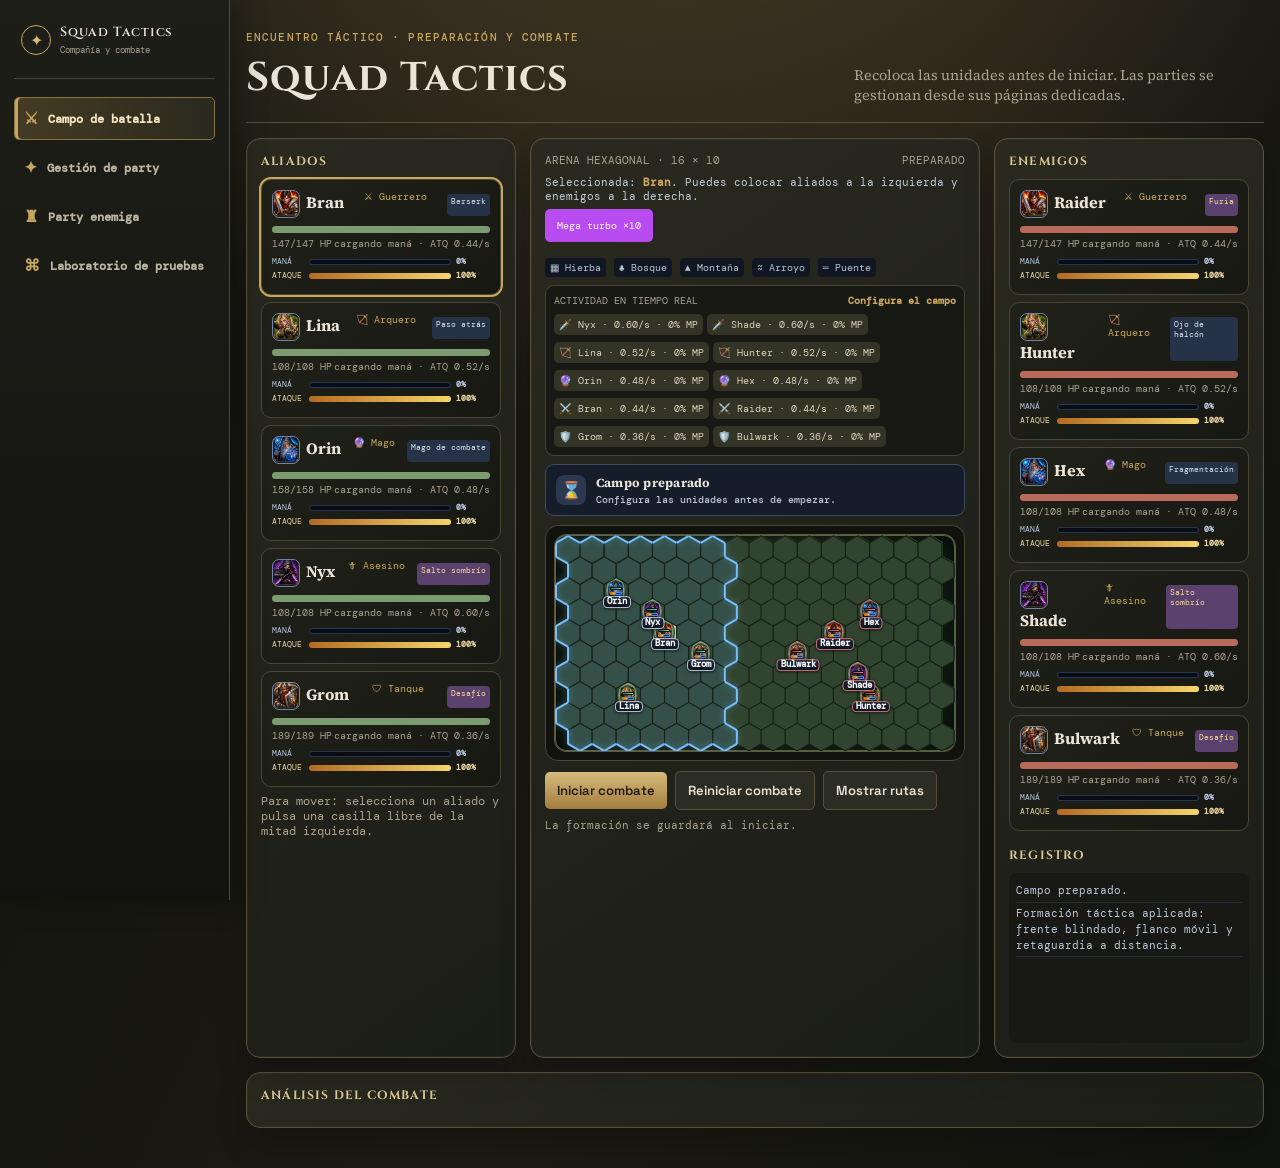
==== battle.html @ aa0a783c "Reorganiza módulos y añade gestión de batallas y parties" ====
<!doctype html>
<html lang="es">
<head>
  <meta charset="utf-8"><meta name="viewport" content="width=device-width,initial-scale=1">
  <title></title>
  <link rel="stylesheet" href="assets/css/styles.css"><link rel="stylesheet" href="assets/css/navigation.css">
</head>
<body>
  <main></main>
  <script>window.BATTLE_MODE='production'</script>
  <script src="assets/js/content/navigation-text.es.js"></script><script src="assets/js/navigation/sidebar.js"></script>
  <script src="assets/js/content/ui-text.js"></script><script src="assets/js/content/game-content.es.js"></script>
  <script src="assets/js/core/data-and-state.js"></script><script src="assets/js/core/rules-and-grid.js"></script>
  <script src="assets/js/ui/base-interface.js"></script><script src="assets/js/combat/turn-engine.js"></script>
  <script src="assets/js/units/loadout-editor.js"></script><script src="assets/js/units/roster-management.js"></script>
  <script src="assets/js/combat/abilities-and-effects.js"></script><script src="assets/js/analytics/battle-statistics.js"></script>
  <script src="assets/js/map/hex-grid-and-placement.js"></script><script src="assets/js/combat/realtime-engine.js"></script>
  <script src="assets/js/battle/production-presentation.js"></script>
</body>
</html>
---- assets/css/styles.css ----
@import url('https://fonts.googleapis.com/css2?family=DM+Mono:wght@400;500&family=Space+Grotesk:wght@500;600;700&display=swap');
@import url('https://fonts.googleapis.com/css2?family=Cinzel:wght@500;600;700&family=Source+Serif+4:opsz,wght@8..60,500;8..60,600&display=swap');
:root{color-scheme:dark;--ink:#eef1f6;--muted:#9da7b9;--line:#303a4d;--panel:#191f2c;--gold:#f3c969;--ally:#6fb6ff;--enemy:#ef6b73}*{box-sizing:border-box}body{margin:0;min-height:100vh;background:radial-gradient(circle at 50% -20%,#30436a,transparent 45%),#10131b;color:var(--ink);font-family:'Space Grotesk',system-ui}main{width:min(1240px,100%);margin:auto;padding:24px 16px 40px}header{display:flex;justify-content:space-between;align-items:end;gap:18px;border-bottom:1px solid var(--line);padding-bottom:17px;margin-bottom:15px}h1{margin:0;font-size:clamp(1.7rem,4vw,2.5rem);letter-spacing:-.06em}.eyebrow,.label{font:500 .7rem 'DM Mono',monospace;letter-spacing:.1em;text-transform:uppercase;color:var(--muted)}.eyebrow{color:var(--gold);margin:0 0 7px}.rule{margin:0;max-width:410px;color:var(--muted);font-size:.9rem}.panel{background:linear-gradient(145deg,#1e2533,#151a24);border:1px solid var(--line);border-radius:14px;padding:14px}.panel h2{font-size:.75rem;letter-spacing:.1em;text-transform:uppercase;color:var(--muted);margin:0 0 10px}.layout{display:grid;grid-template-columns:270px minmax(0,1fr) 270px;gap:14px}.editor{display:grid;grid-template-columns:1.15fr 1fr 1.1fr auto;gap:12px;align-items:end;margin-bottom:14px}.editor h2,.editor-note{grid-column:1/-1;margin:0}.editor-note{font:.72rem 'DM Mono',monospace;color:var(--muted)}input.name{width:100%;border:1px solid var(--line);border-radius:8px;background:#10141d;color:var(--ink);padding:9px;font:600 .88rem 'Space Grotesk',sans-serif;outline:none}.class-picker{display:grid;grid-template-columns:repeat(5,1fr);gap:5px;margin-top:7px}.class-button{padding:7px 3px;font-size:.68rem;background:#111722;color:var(--muted);border:1px solid var(--line);border-radius:7px}.class-button.selected{color:#17191f;background:var(--gold);border-color:var(--gold)}button{font:600 .82rem 'Space Grotesk',sans-serif;border:0;border-radius:8px;padding:10px 12px;cursor:pointer;background:var(--gold);color:#15171d}button:disabled{opacity:.5;cursor:not-allowed}.stat-grid{display:grid;grid-template-columns:repeat(3,1fr);gap:5px}.stat{background:#111722;border:1px solid var(--line);border-radius:7px;padding:5px;text-align:center}.stat label{display:block;font:.56rem 'DM Mono',monospace;color:var(--muted);margin-bottom:3px}.step{display:flex;align-items:center;justify-content:space-between}.step button{width:24px;height:24px;padding:0;background:#2a354a;color:var(--ink);font-size:1.05rem}.step b{font:.9rem 'DM Mono',monospace;color:var(--gold)}.derived{font:.7rem/1.6 'DM Mono',monospace;color:#bec8d9;min-height:43px}.unit{border:1px solid var(--line);border-radius:10px;padding:10px;margin:7px 0;background:#111722;cursor:pointer}.unit.selected{outline:2px solid var(--gold)}.unit.dead{opacity:.45}.unit-head{display:flex;justify-content:space-between;gap:5px}.role{font:.62rem 'DM Mono',monospace;color:var(--gold)}.bar{height:7px;border-radius:8px;background:#090c12;overflow:hidden;margin:8px 0 4px}.bar i{display:block;height:100%;background:var(--ally);transition:width .65s}.unit.enemy .bar i{background:var(--enemy)}.numbers{display:flex;justify-content:space-between;font:.62rem 'DM Mono',monospace;color:var(--muted)}.battle{min-width:0}.battle-head{display:flex;justify-content:space-between;font:.7rem 'DM Mono',monospace;color:var(--muted);margin-bottom:8px}.placement{font:.7rem 'DM Mono',monospace;margin:0 0 8px;color:#c3ccdc}.placement b{color:var(--gold)}.speed{display:flex;align-items:center;gap:8px;font:.68rem 'DM Mono',monospace;color:var(--muted);margin-bottom:8px}.speed input{accent-color:var(--gold);flex:1}.speed b{color:var(--gold);min-width:26px}.turns{border:1px solid var(--line);border-radius:9px;background:#101520;padding:8px;margin-bottom:8px;font:.64rem 'DM Mono',monospace;color:var(--muted)}.turns-top{display:flex;justify-content:space-between;gap:8px}.turns-top b{color:var(--gold);overflow:hidden;text-overflow:ellipsis;white-space:nowrap}.pill{display:inline-flex;gap:3px;padding:4px 5px;border-radius:5px;background:#242d3c;margin:7px 4px 0 0;color:#dbe4f0}.pill.next{background:var(--gold);color:#181a20}.pill.dead{opacity:.3;text-decoration:line-through}#arena{display:grid;grid-template-columns:repeat(10,1fr);grid-template-rows:repeat(6,1fr);gap:3px;aspect-ratio:10/6;padding:4px;border-radius:12px;border:1px solid #3a465e;background:#0c1018;position:relative}.cell{position:relative;background:#171e2b;border:1px solid #273349;border-radius:4px}.cell:nth-child(10n+5),.cell:nth-child(10n+6){background:#202837}.cell.placeable{box-shadow:inset 0 0 0 2px var(--gold);cursor:pointer}.token{position:absolute;inset:7%;border-radius:13px;display:grid;place-items:center;background:#263d5f;border:1px solid #5d86b8;font-size:clamp(1rem,3vw,1.7rem);transition:transform .28s,opacity .2s;z-index:2;cursor:pointer}.token.enemy{background:#512d3a;border-color:#a55b6c}.token.selected{outline:2px solid var(--gold);outline-offset:2px}.token.dead{opacity:.3;filter:grayscale(1);cursor:default}.token.attacking{transform:scale(1.14);box-shadow:0 0 0 3px var(--gold)}.token.hit{animation:hit .65s}.token small{position:absolute;bottom:2px;width:100%;text-align:center;font:500 clamp(.42rem,1.1vw,.59rem) 'DM Mono',monospace;text-shadow:0 1px 2px #000}.damage{position:absolute;top:-22px;color:#fff0a3;font:700 1rem 'DM Mono',monospace;text-shadow:0 2px 2px #000;animation:damage .8s forwards}.beam{position:absolute;height:3px;transform-origin:0 50%;background:linear-gradient(90deg,var(--gold),#fff2b1,var(--enemy));box-shadow:0 0 8px var(--gold);z-index:6;pointer-events:none;animation:beam .55s forwards}.footer{display:flex;gap:8px;align-items:center;flex-wrap:wrap;margin-top:10px}.footer button.secondary{background:#2a354a;color:#e3eaf5}.status{font:.68rem 'DM Mono',monospace;color:var(--muted)}.log{height:170px;overflow:auto;background:#10141d;border-radius:8px;padding:7px;font:.66rem/1.5 'DM Mono',monospace;color:#bdc8d8}.log div{padding:3px 0;border-bottom:1px solid #252d3a}@keyframes hit{25%,65%{filter:brightness(2)}}@keyframes damage{0%{opacity:0;transform:translateY(8px)}20%{opacity:1}100%{opacity:0;transform:translateY(-25px)}}@keyframes beam{0%{opacity:0;transform:rotate(var(--a)) scaleX(.1)}20%{opacity:1}100%{opacity:0;transform:rotate(var(--a)) scaleX(1)}}@media(max-width:900px){header{align-items:start;flex-direction:column}.editor{grid-template-columns:1fr}.editor>*{grid-column:1/-1}.layout{grid-template-columns:1fr}.battle{grid-row:1}.unit-list{display:grid;grid-template-columns:repeat(2,1fr);gap:6px}.unit{margin:0}}
.level-edit{margin-top:9px;display:flex;align-items:center;justify-content:space-between}.level-edit .step{width:94px}.level-edit button{width:25px;height:25px;padding:0;background:#2a354a;color:var(--ink)}.level-edit b{font:.9rem 'DM Mono',monospace;color:var(--gold)}#arena-wrap{max-width:100%;max-height:70vh;overflow:auto;padding:3px}#arena{--board-scale:1.15;display:grid;width:calc(100% * var(--board-scale));background:#182218}.cell{background:#31442f;border-color:#405a3d}.cell.terrain-forest{background:repeating-linear-gradient(45deg,#244428 0 4px,#315b32 4px 8px)}.cell.terrain-mountain{background:linear-gradient(135deg,#707681 0 45%,#515866 46% 100%);border-color:#8d96a7}.cell.terrain-water{background:repeating-linear-gradient(0deg,#195d83 0 3px,#2588ae 3px 6px);border-color:#3bb3d4}.cell.terrain-bridge{background:repeating-linear-gradient(90deg,#7a4e2b 0 4px,#c39154 4px 8px);border-color:#e2bd76}.token{inset:2px;width:auto;height:auto;border-radius:8px}.token small{font:600 clamp(.56rem,1.25vw,.76rem) 'DM Mono',monospace;line-height:1.05;white-space:nowrap;overflow:visible;left:50%;width:max-content;transform:translateX(-50%);bottom:1px}.terrain-legend{display:flex;gap:8px;flex-wrap:wrap;margin:0 0 8px;font:.61rem 'DM Mono',monospace;color:#b9c5d5}.terrain-legend span{padding:3px 5px;border-radius:4px;background:#111722}
:root{--portraits:url('/public/class-portraits.png')}.unit{background:linear-gradient(120deg,#151d2b,#10141d)}.card-portrait{width:28px;height:28px;display:inline-block;border-radius:7px;border:1px solid #7183a6;background-image:var(--portraits);background-size:500% auto;background-position:var(--pos) 50%;margin-right:6px;vertical-align:middle}.token{overflow:visible}.portrait{position:absolute;inset:0;border-radius:7px;background-image:var(--portraits);background-size:500% auto;background-position:var(--pos) 50%;filter:saturate(1.05) contrast(1.05)}.token.enemy .portrait{filter:saturate(.75) contrast(1.05) hue-rotate(318deg)}.p-warrior{--pos:0%}.p-archer{--pos:25%}.p-mage{--pos:50%}.p-assassin{--pos:75%}.p-tank{--pos:100%}.token small{background:#080b10d9;padding:2px 3px;border-radius:3px;text-shadow:0 1px 2px #000}
.special-pop{position:absolute;left:50%;top:-20px;transform:translateX(-50%);z-index:10;white-space:nowrap;padding:4px 6px;border-radius:5px;background:#f3c969;color:#15171d;font:700 .62rem 'DM Mono',monospace;box-shadow:0 0 14px #f3c969;animation:special .95s forwards}.token.special{animation:specialGlow .9s}@keyframes special{0%{opacity:0;transform:translate(-50%,8px) scale(.8)}25%{opacity:1}100%{opacity:0;transform:translate(-50%,-24px) scale(1.05)}}@keyframes specialGlow{35%{box-shadow:0 0 0 4px #f3c969,0 0 22px #f3c969}}
.fireball{position:absolute;width:15px;height:15px;border-radius:50%;background:radial-gradient(circle,#fff6a7 0 22%,#ffb02e 28%,#e44122 65%,#71150d 100%);box-shadow:0 0 12px 5px #ff6b2d;z-index:12;pointer-events:none}.explosion{position:absolute;width:18px;height:18px;border-radius:50%;border:3px solid #ffb12e;box-shadow:0 0 25px 10px #f04b23;z-index:11;pointer-events:none;animation:explode .65s forwards}@keyframes explode{0%{opacity:1;transform:scale(.3)}100%{opacity:0;transform:scale(4)}}
.visual-state{grid-column:1/-1;border:1px solid var(--line);border-radius:10px;background:#101520;padding:10px}.visual-state h3{font:.66rem 'DM Mono',monospace;letter-spacing:.08em;text-transform:uppercase;color:var(--gold);margin:0 0 7px}.loadout{display:grid;grid-template-columns:repeat(3,1fr);gap:6px}.slot{padding:6px;border-radius:6px;background:#1d2635;font:.63rem/1.35 'DM Mono',monospace;color:#dbe4f0}.slot b{display:block;color:var(--muted);font-size:.55rem;text-transform:uppercase}.passive-list{display:flex;flex-wrap:wrap;gap:5px;margin-top:8px}.passive-tag{padding:4px 6px;border-radius:5px;background:#2a354a;color:#e3eaf5;font:.61rem 'DM Mono',monospace}.passive-choice{border:1px solid #3a465e;background:#1b2637;color:#dce7f6;padding:5px 7px;border-radius:5px;font:.61rem 'DM Mono',monospace;cursor:pointer}.passive-choice.active{background:#f3c969;color:#17191f;border-color:#f3c969}.passive-caption{margin-top:8px;color:var(--muted);font:.61rem 'DM Mono',monospace}.equipment-catalog{margin-top:10px;border-top:1px solid var(--line);padding-top:8px}.equipment-group{margin:7px 0}.equipment-group b{font:.57rem 'DM Mono',monospace;text-transform:uppercase;color:var(--muted)}.equipment-choice[disabled]{opacity:.32;cursor:not-allowed}
.slot select{width:100%;margin-top:4px;background:#101520;color:#eef1f6;border:1px solid #4a5b75;border-radius:4px;padding:4px;font:.63rem 'DM Mono',monospace}.equipment-catalog details{margin-top:7px;border:1px solid #303f57;border-radius:7px;background:#151d2a}.equipment-catalog summary{padding:7px 9px;cursor:pointer;list-style:none;font:.62rem 'DM Mono',monospace;color:#dce7f6}.equipment-catalog summary::-webkit-details-marker{display:none}.equipment-catalog summary::before{content:'▸';display:inline-block;margin-right:6px;color:var(--gold);transition:transform .15s}.equipment-catalog details[open] summary::before{transform:rotate(90deg)}.equipment-catalog details>div{padding:0 9px 8px}.equipment-catalog .equipment-group:first-child{margin-top:0}

.passive-choice{display:flex;flex-direction:column;align-items:flex-start;gap:2px;text-align:left}.passive-choice small{display:block;font:11px/1.25 system-ui,sans-serif;color:#aab7ca;max-width:260px}.passive-choice.unavailable small,.passive-choice:disabled small{color:#8290a4}.special-description{margin:8px 0;padding:7px 9px;border:1px solid #394861;border-radius:7px;background:#182334;display:flex;flex-direction:column;gap:3px;font:12px/1.3 system-ui,sans-serif;color:#dce6f5}.special-description b{font-size:11px;text-transform:uppercase;color:#f3c969}.special-description span{color:#bac7d8}

/* Componentes que antes se inyectaban desde JavaScript. */
.combat-stats-table th{width:auto!important}
.production-hidden{display:none!important}

/* Tema compartido con la gestión de party: fantasía medieval sobria. */
:root{--ink:#e9e4d7;--muted:#aaa391;--line:#56503b;--panel:#25251d;--gold:#caa75f;--ally:#7d9b70;--enemy:#b86b5a;color-scheme:dark}body{background:radial-gradient(circle at 50% -30%,#53472d,transparent 48%),linear-gradient(115deg,#11130f,#1c1a13 55%,#11130f);font-family:'Source Serif 4',Georgia,serif}main{padding-top:30px}header{border-color:var(--line)}h1,.panel h2{font-family:Cinzel,'Space Grotesk',serif}h1{letter-spacing:.03em}.eyebrow,.label,.editor-note,.battle-head,.speed,.turns,.terrain-legend,.status,.log,.role,.numbers,.derived,.placement{font-family:'DM Mono',monospace}.eyebrow{color:var(--gold)}.panel{background:linear-gradient(145deg,#29291f,#1b1d17);border-color:var(--line);box-shadow:inset 0 0 0 1px #ffffff08,0 15px 32px #0003}.panel h2{color:#d8c693}.editor{border-top:2px solid #8f7843}.unit{background:linear-gradient(135deg,#202118,#171813);border-color:#494634}.unit.selected{outline-color:var(--gold)}.class-button{background:#1a1b16;border-color:#494634;color:#bab4a2}.class-button.selected{background:linear-gradient(#d6bb7a,#a47d3f);color:#201a0e;border-color:#d7bb78}button{background:linear-gradient(#d6bb7a,#a47d3f);color:#201a0e;border-color:#c4a35e;border-radius:5px}.footer button.secondary,.editor button.secondary{background:#2b2c23;color:var(--ink);border:1px solid var(--line)}input.name,.slot select{background:#151611;border-color:#5b573f;color:var(--ink)}.stat,.turns,.log{background:#181914;border-color:#454432}.step button{background:#323226;color:#d9c486;border:1px solid #5b573f}.step button:hover{background:#5a5133;color:#fff0bf}.step b{color:#e8d39c}.bar{background:#0c0d0a}.unit.enemy .bar i{background:var(--enemy)}.bar i{background:var(--ally)}#arena-wrap{padding:8px;background:#11120d;border:1px solid #4a4735;border-radius:13px}#arena{background:#171911;border-color:#62583b}.cell{border-color:#3e4938;background:#293a28}.cell.terrain-forest{background:repeating-linear-gradient(45deg,#1e3922 0 4px,#305336 4px 8px)}.cell.terrain-mountain{background:linear-gradient(135deg,#6f6a60 0 45%,#4e5048 46% 100%);border-color:#908879}.cell.terrain-water{background:repeating-linear-gradient(0deg,#24516b 0 3px,#367c94 3px 6px);border-color:#5aa0b2}.cell.terrain-bridge{background:repeating-linear-gradient(90deg,#624224 0 4px,#a77a44 4px 8px);border-color:#d1ae6b}.token{background:#354a37;border-color:#87a57b}.token.enemy{background:#582e2a;border-color:#bd7765}.token.selected{outline-color:#e7cc86}.pill{background:#333326;color:#ddd4bd}.pill.next{background:#caa75f;color:#201a0e}.visual-state{background:#191a14;border-color:#514b37}.slot{background:#222319}.passive-choice{background:#202118;border-color:#544f3b;color:#ded5bd}.passive-choice.active{background:#caa75f;color:#201a0e;border-color:#d5b96f}.equipment-catalog{border-color:#504b38}.combat-action{background:#1b1c16;border-color:#504a37}.combat-action-icon{background:#343326}.combat-stats-table{background:#191a14}.combat-stats-table th{background:#302d20;color:#e4d199}.combat-stats-table td{border-color:#413e30}.team-controls button{border-color:#6b6144}
.card-portrait.p-dummy,.portrait.p-dummy{background-image:none!important;background:radial-gradient(circle at 35% 30%,#efffff 0 8%,#35c4c9 9% 24%,#11666f 25% 56%,#092b35 57% 100%)!important;border-color:#6ce5e5;position:relative;overflow:hidden}.card-portrait.p-dummy:after,.portrait.p-dummy:after{content:"◆";position:absolute;inset:0;display:grid;place-items:center;color:#dfffff;text-shadow:0 1px 3px #001b22;font-size:65%;font-style:normal}.portrait.p-dummy:after{font-size:45%}#dummy-panel{border-top:1px solid var(--line);margin-top:14px;padding-top:2px}#add-dummy{width:100%;margin-bottom:7px;background:#17616a;color:#eaffff}.unit.team-dummy{border-color:#2d8992}.token.team-dummy{background:#123f48;border-color:#6ce5e5}
.team-controls{display:flex;gap:6px;margin:0 0 8px}.team-controls button{flex:1;padding:7px 6px;font-size:.7rem}
.combat-action{display:flex;align-items:center;gap:10px;margin:0 0 9px;padding:9px 10px;border:1px solid #3b4b64;border-radius:9px;background:#151d2b;transition:background .2s,border-color .2s,transform .2s}.combat-action-icon{display:grid;place-items:center;width:30px;height:30px;border-radius:8px;background:#2b3850;font-size:1.05rem}.combat-action b{display:block;font-size:.77rem;letter-spacing:.02em}.combat-action small{display:block;margin-top:2px;font:500 .61rem "DM Mono",monospace;color:#b9c5d5}.combat-action.move{border-color:#5d86b8;background:#172337}.combat-action.attack{border-color:#ad7c45;background:#2b2117}.combat-action.critical{border-color:#f3c969;background:#352d17}.combat-action.skill,.combat-action.enhanced{border-color:#b978ff;background:#2b1b43;box-shadow:0 0 16px #8d50dd55}.combat-action.pulse{transform:scale(1.015)}.log-action{font-weight:600}.log-action.move{color:#8fc5ff}.log-action.attack{color:#f4c27b}.log-action.critical{color:#ffe58a}.log-action.skill,.log-action.enhanced{color:#dda8ff}
.combined-bar{position:relative;display:block}.combined-bar .health-segment{position:absolute;inset:0 auto 0 0;display:block;height:100%}.combined-bar .shield-segment{position:absolute;top:0;bottom:0;display:block;background:#9868e8;box-shadow:inset 1px 0 #e3ccff;transition:left .65s,width .65s}
.aggro-focus-layer{position:absolute;inset:0;width:100%;height:100%;z-index:4;pointer-events:none;overflow:visible}.aggro-route,.aggro-target-line{fill:none;stroke-width:3;stroke-linecap:round;stroke-linejoin:round;opacity:.78;filter:drop-shadow(0 0 2px #000)}.aggro-route.ally,.aggro-target-line.ally{stroke:#6fb6ff}.aggro-route.enemy,.aggro-target-line.enemy{stroke:#ef6b73}.aggro-route.dummy,.aggro-target-line.dummy{stroke:#f3c969}.aggro-target-line{stroke-dasharray:7 6;opacity:.9}.aggro-focus-dot{stroke:#10131b;stroke-width:2}.aggro-focus-dot.ally{fill:#6fb6ff}.aggro-focus-dot.enemy{fill:#ef6b73}.aggro-focus-dot.dummy{fill:#f3c969}#focus-toggle.active{background:#384d6b;color:#fff;box-shadow:inset 0 0 0 1px #6fb6ff}
#arena{overflow:hidden}.element-trace{position:absolute;z-index:12;pointer-events:none;transform-origin:0 50%;filter:drop-shadow(0 0 5px currentColor)}.basic-element{width:14px;height:14px;border-radius:50%;z-index:13}.basic-fire{background:#ff8a28;color:#ff7b22;box-shadow:0 0 8px 3px #ff6128}.basic-lightning{width:12px;height:4px;background:#c9f7ff;color:#78ddff;box-shadow:0 0 7px 2px #6fdcff}.basic-wind{width:18px;height:9px;border:2px solid #9be8bd;border-left:0;border-radius:50%;color:#9be8bd}.basic-ice{border-radius:0;background:#b7f1ff;color:#83dcf4;clip-path:polygon(50% 0,100% 100%,50% 78%,0 100%)}.basic-light{width:10px;height:10px;background:#fff9bd;color:#fff09a;box-shadow:0 0 9px 4px #fff0a0}.spell-impact{position:absolute;inset:3px;border:2px solid currentColor;border-radius:5px;z-index:8;pointer-events:none;animation:spellCell .75s forwards}.spell-impact.fire{color:#ff6c2d;background:#f04b2338}.spell-impact.lightning{color:#73e3ff;background:#4ccfff32}.spell-impact.wind{color:#91ebbc;background:#62d8982c}.spell-impact.ice{color:#9cecff;background:#69cce84a}.spell-impact.light{color:#fff29a;background:#fff4a95c}.spell-core{height:8px;z-index:14;animation:spellFlash .7s forwards}.spell-core.lightning{background:repeating-linear-gradient(90deg,#fff 0 6px,#75ddff 6px 11px);clip-path:polygon(0 35%,18% 0,33% 45%,51% 12%,68% 65%,84% 30%,100% 55%,82% 100%,66% 58%,48% 90%,31% 42%,14% 78%)}.spell-core.wind{width:24px;height:16px;border:3px solid #a9efc7;border-left:0;border-radius:50%;animation:none}.spell-core.ice{height:12px;background:linear-gradient(90deg,#eaffff,#68cbe9);clip-path:polygon(0 45%,75% 0,100% 50%,75% 100%)}.spell-core.light{background:#fff;box-shadow:0 0 16px 7px #fff0a0}.spell-core.fire{background:linear-gradient(90deg,#ffef8b,#ff8d2b,#d92d1e)}@keyframes spellCell{0%{opacity:0;transform:scale(.3)}35%{opacity:1;transform:scale(1)}100%{opacity:0;transform:scale(.8)}}@keyframes spellFlash{0%{opacity:0;transform:rotate(var(--angle)) scaleX(.15)}30%{opacity:1}100%{opacity:0;transform:rotate(var(--angle)) scaleX(1)}}
.elemental-state{display:inline-block;margin-top:3px;padding:2px 4px;border-radius:4px;background:#26354d;color:#e4efff;font:.54rem "DM Mono",monospace}.elemental-state.lightning{background:#244b62;color:#b9f0ff}.elemental-state.ice{background:#315778;color:#d3f6ff}.elemental-state.light{background:#6b5d28;color:#fff5b2}
.spell-charge{display:grid;grid-template-columns:24px 1fr 25px;gap:4px;align-items:center;margin:6px 0 4px;font:.51rem "DM Mono",monospace;color:#aebbd0}.spell-charge i{display:block;height:5px;border-radius:4px;background:#0a0e16;overflow:hidden}.spell-charge i b{display:block;height:100%;background:#c58dff;box-shadow:0 0 6px #b66dff}.spell-passives{display:flex;flex-wrap:wrap;gap:3px;margin:4px 0 2px}.spell-passives span{padding:2px 4px;border-radius:4px;background:#263247;color:#dfe9f7;font:.49rem "DM Mono",monospace}.spell-passives span.special{background:#5b416d;color:#ffdd95}
.combat-stats{margin-top:14px}.combat-stats-summary{display:flex;gap:8px;flex-wrap:wrap;margin:0 0 10px}.combat-stats-summary span{padding:5px 7px;border-radius:6px;background:#111722;border:1px solid var(--line);font:.62rem "DM Mono",monospace;color:#dbe7f5}.combat-stats-summary b{color:var(--gold)}.combat-stats-table{width:100%;border-collapse:collapse;font:.67rem "DM Mono",monospace}.combat-stats-table th,.combat-stats-table td{padding:7px 8px;border-bottom:1px solid #2d374a;text-align:left}.combat-stats-table th{color:var(--muted);font-size:.57rem;text-transform:uppercase;letter-spacing:.06em}.combat-stats-table tr.enemy td:first-child{color:#ff9ca1}.combat-stats-table tr.ally td:first-child{color:#9bceff}.combat-stats-empty{margin:0;color:var(--muted);font:.72rem "DM Mono",monospace}@media(max-width:650px){.combat-stats-table{font-size:.58rem}.combat-stats-table th,.combat-stats-table td{padding:6px 4px}}
.mega-turbo{margin:-2px 0 8px;background:#b94cf0!important;color:#fff!important;font:.65rem "DM Mono",monospace!important}
.combat-stats-scroll{overflow-x:auto}.combat-sort{padding:0;background:transparent;color:inherit;border:0;border-radius:0;font:inherit;text-transform:inherit;letter-spacing:inherit;white-space:nowrap}.combat-sort:hover{color:var(--gold);text-decoration:underline}
.combat-stats{width:100%;max-width:none}.combat-stats-scroll{overflow:visible}.combat-stats-table{width:100%;min-width:0;table-layout:fixed;font-size:.54rem;line-height:1.15}.combat-stats-table th,.combat-stats-table td{padding:4px 3px;white-space:normal;overflow-wrap:anywhere;word-break:break-word}.combat-stats-table th{font-size:.49rem;line-height:1.05}.combat-stats-table th:nth-child(1){width:5%}.combat-stats-table th:nth-child(2){width:7%}.combat-stats-table th:nth-child(3){width:6%}.combat-stats-table th:nth-child(4){width:8%}.combat-stats-table th:nth-child(5){width:9%}.combat-stats-table th:nth-child(6){width:6%}.combat-stats-table th:nth-child(7){width:5%}.combat-stats-table th:nth-child(8){width:5%}.combat-stats-table th:nth-child(9){width:5%}.combat-stats-table th:nth-child(10){width:6%}.combat-stats-table th:nth-child(11){width:6%}.combat-stats-table th:nth-child(12){width:6%}.combat-stats-table th:nth-child(13){width:6%}.combat-stats-table th:nth-child(14){width:6%}.combat-stats-table th:nth-child(15){width:6%}.combat-stats-table th:nth-child(16){width:5%}.combat-stats-table th:nth-child(17){width:6%}.combat-stats-table th:nth-child(18){width:5%}.combat-stats-table th:nth-child(n+19){width:5%}.combat-sort{font-size:inherit;line-height:inherit;white-space:normal;overflow-wrap:anywhere}@media(max-width:650px){.combat-stats-table{font-size:.48rem}.combat-stats-table th{font-size:.44rem}.combat-stats-table th,.combat-stats-table td{padding:3px 2px}}
#arena{display:block!important;position:relative;overflow:hidden;gap:0!important;padding:5px;background:radial-gradient(circle at 50% 45%,#293826 0%,#192419 58%,#101711 100%);box-shadow:inset 0 0 0 1px #506447,inset 0 0 42px #050a06}.cell{position:absolute!important;border:0!important;border-radius:0;clip-path:polygon(50% 0,100% 25%,100% 75%,50% 100%,0 75%,0 25%);transform:none;transform-origin:center;background:#31442f!important;box-shadow:none;transition:filter .14s,box-shadow .14s}.cell.placeable{filter:none;box-shadow:none;cursor:default}.cell.placement-tint::after{content:"";position:absolute;inset:0;z-index:0;pointer-events:none}.cell.placement-tint.ally::after{background:#4b9eff20}.cell.placement-tint.enemy::after{background:#ef565a20}.hex-grid-lines{position:absolute;inset:0;z-index:1;pointer-events:none;overflow:visible}.placement-outline{position:absolute;inset:0;z-index:2;pointer-events:none;overflow:visible}.placement-outline.ally{filter:drop-shadow(0 0 3px #78bfff80)}.placement-outline.enemy{filter:drop-shadow(0 0 3px #ef7b8080)}.cell.drop-target{filter:brightness(1.35);box-shadow:inset 0 0 0 2px #f3c969,0 0 13px #f3c969aa!important;cursor:grabbing}.cell.terrain-forest{background:repeating-linear-gradient(45deg,#244428 0 4px,#315b32 4px 8px)!important}.cell.terrain-mountain{background:linear-gradient(135deg,#707681 0 45%,#515866 46% 100%)!important}.cell.terrain-water{background:repeating-linear-gradient(0deg,#195d83 0 3px,#2588ae 3px 6px)!important}.cell.terrain-bridge{background:repeating-linear-gradient(90deg,#7a4e2b 0 4px,#c39154 4px 8px)!important}.spell-impact{clip-path:polygon(50% 0,100% 25%,100% 75%,50% 100%,0 75%,0 25%);border-radius:0}.token{inset:9% 14%;z-index:2;border-radius:50%;box-shadow:0 1px 4px #050906,0 0 0 1px #a6c4a0}.portrait,.token.enemy .portrait{filter:none}.token small{display:none}.unit-nameplate{position:absolute;z-index:16;transform:translate(-50%,-50%);pointer-events:none;padding:0 3px 1px;border:1px solid #b7c5d9;border-radius:4px;background:linear-gradient(#1a2433f5,#0c111bf5);box-shadow:0 1px 3px #000b;color:#f4f7ff;font:700 clamp(.4rem,.78vw,.58rem) "DM Mono",monospace;line-height:.95;white-space:nowrap;text-shadow:none}.unit-nameplate.enemy{border-color:#c77079}.token:not(.dead){cursor:grab}.token.drag-origin{opacity:.25}.unit-drag-ghost{position:fixed!important;z-index:99!important;width:36px!important;height:36px!important;margin:0!important;pointer-events:none!important;cursor:grabbing!important;opacity:.9;filter:drop-shadow(0 5px 6px #000b);transform:translate(-50%,-120%)!important}
.spell-charge{display:none!important}.mana-card,.attack-card{display:grid;grid-template-columns:32px 1fr 34px;align-items:center;gap:5px;margin:6px 0 3px;color:#b9c9e2;font:.53rem "DM Mono",monospace}.attack-card{margin-top:0;color:#e9d5a2}.mana-track,.attack-track{height:6px;border-radius:6px;background:#080c15;overflow:hidden;box-shadow:inset 0 0 0 1px #283550}.mana-fill,.attack-fill{display:block;height:100%;transition:width .1s linear}.mana-fill{background:linear-gradient(90deg,#326ed8,#79c4ff);box-shadow:0 0 7px #58a9ff}.attack-fill{background:linear-gradient(90deg,#b46b22,#f5d56b);box-shadow:0 0 7px #f1bd4e}.token-health,.token-mana,.token-attack{position:absolute;left:8%;right:8%;height:4px;border-radius:4px;background:#07101d;overflow:hidden;z-index:4;box-shadow:0 0 0 1px #0a1525}.token-mana{bottom:3px;background:#0a2a59;box-shadow:0 0 0 1px #438fe5}.token-attack{bottom:9px;background:#342611;box-shadow:0 0 0 1px #bd8732}.token-health{bottom:15px}.token-health b,.token-mana b,.token-attack b{display:block;height:100%;transition:width .1s linear}.token-health.ally b{background:linear-gradient(90deg,#278a4d,#78e490);box-shadow:0 0 5px #55ca76}.token-health.enemy b{background:linear-gradient(90deg,#a9343a,#ff8585);box-shadow:0 0 5px #ed6268}.token-health.dummy b{background:linear-gradient(90deg,#187b83,#70e4e5);box-shadow:0 0 5px #5ad5d7}.token-mana b{background:linear-gradient(90deg,#397be8,#85d0ff);box-shadow:0 0 5px #63b8ff}.token-attack b{background:linear-gradient(90deg,#b46b22,#f5d56b);box-shadow:0 0 5px #f1bd4e}.realtime-clock{color:#7fc7ff!important}.token-health,.token-mana,.token-attack{left:4%;right:4%;height:5px;z-index:20}.token-health{bottom:15px}.token-attack{bottom:8px}.token-mana{bottom:1px}.token-health,.token-mana,.token-attack{left:18%;right:18%;height:1px;top:auto}.token-health{bottom:12px}.token-attack{bottom:8px}.token-mana{bottom:4px}.token-health{left:18%;right:18%;bottom:12px}.token-attack{left:18%;right:51%;bottom:7px}.token-mana{left:51%;right:18%;bottom:7px}
---- assets/css/navigation.css ----
.app-sidebar{position:fixed;inset:0 auto 0 0;z-index:30;width:230px;padding:23px 14px;border-right:1px solid #4e4a3b;background:linear-gradient(180deg,#1d1e18,#12130f);box-shadow:8px 0 28px #0004;color:#e9e4d7}.sidebar-mark{display:flex;align-items:center;gap:9px;padding:0 7px 22px;border-bottom:1px solid #464333}.sidebar-mark>span{display:grid;place-items:center;width:30px;height:30px;border:1px solid #caa75f;border-radius:50%;color:#d9bd79}.sidebar-mark b{display:block;font:600 .82rem Cinzel,'Space Grotesk',serif;letter-spacing:.06em}.sidebar-mark small{display:block;margin-top:3px;color:#a8a28f;font:.58rem 'DM Mono',monospace}.app-sidebar nav{display:grid;gap:6px;padding-top:18px}.app-sidebar a{display:flex;align-items:center;gap:10px;padding:10px 9px;border:1px solid transparent;border-radius:5px;color:#bab4a2;text-decoration:none;font:600 .75rem 'DM Mono',monospace}.app-sidebar a i{font-style:normal;font-size:1rem;color:#c7a65e}.app-sidebar a:hover{background:#2a2a20;color:#eee5d0}.app-sidebar a.active{border-color:#887440;background:linear-gradient(90deg,#453b23,#29291e);color:#f2e5bf;box-shadow:inset 3px 0 #caa75f}.with-sidebar>main{width:calc(100% - 230px)!important;margin-left:230px!important;margin-right:0!important}@media(max-width:760px){.app-sidebar{position:sticky;top:0;width:100%;height:auto;padding:10px 12px;border-right:0;border-bottom:1px solid #4e4a3b;display:flex;align-items:center;gap:15px}.sidebar-mark{padding:0;border:0;min-width:max-content}.sidebar-mark small{display:none}.app-sidebar nav{padding:0;display:flex;gap:5px;width:100%}.app-sidebar a{flex:1;justify-content:center;padding:8px;font-size:.65rem}.with-sidebar>main{width:100%!important;margin-left:0!important}}
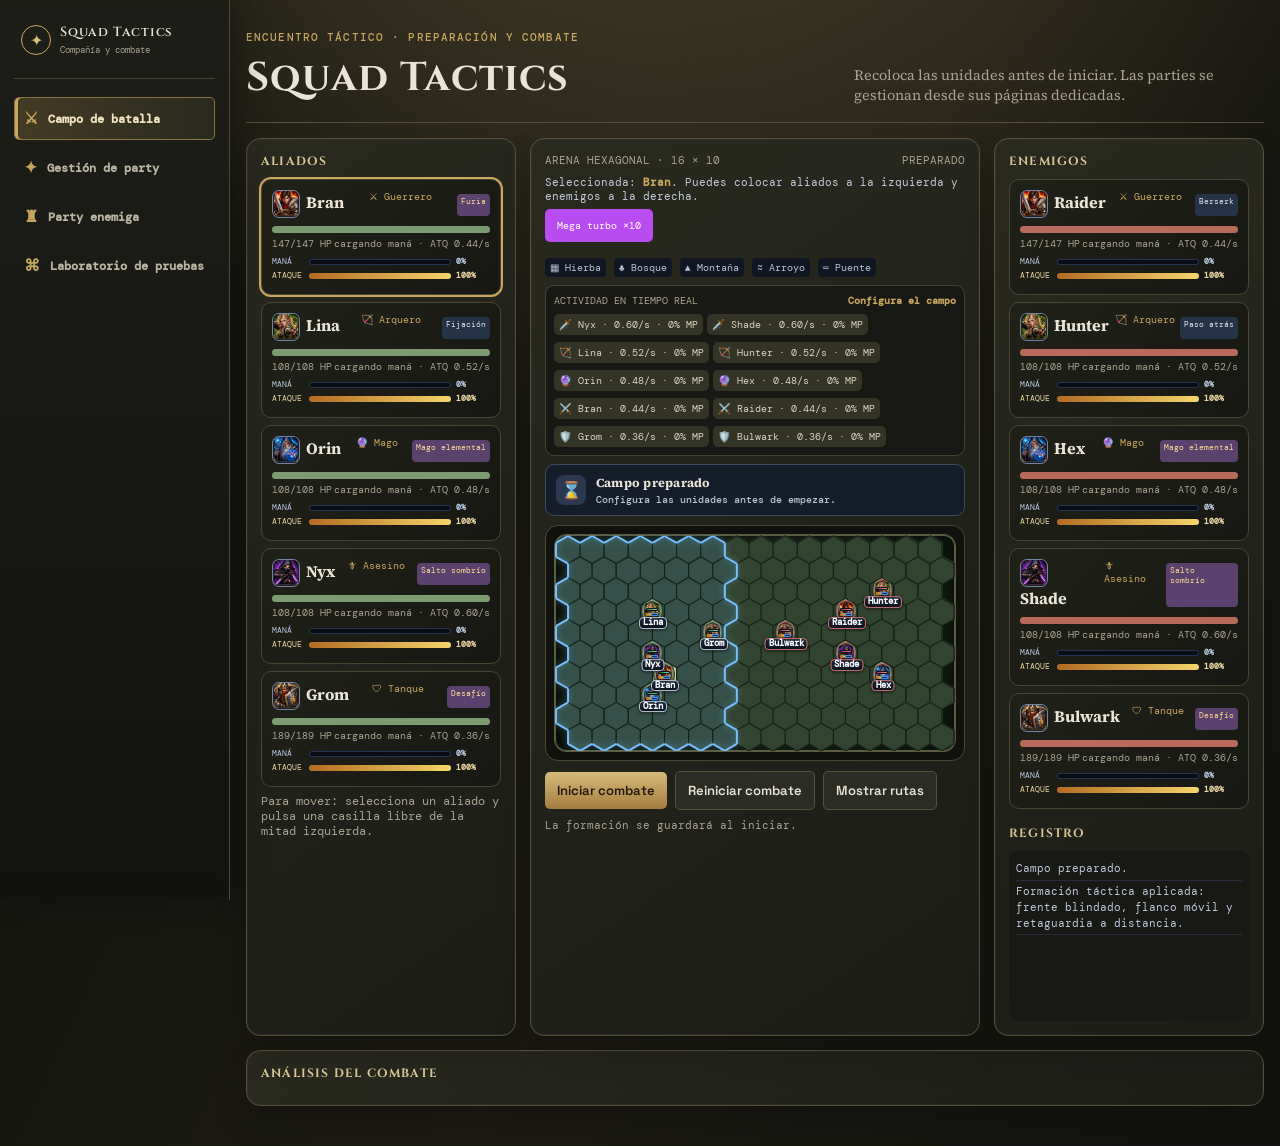
==== commit 51940bf0: "Evita caché obsoleta de estilos de iconos" ====
--- a/battle.html
+++ b/battle.html
@@ -3,7 +3,7 @@
 <head>
   <meta charset="utf-8"><meta name="viewport" content="width=device-width,initial-scale=1">
   <title></title>
-  <link rel="stylesheet" href="assets/css/styles.css"><link rel="stylesheet" href="assets/css/navigation.css">
+  <link rel="stylesheet" href="assets/css/styles.css?v=icons-2"><link rel="stylesheet" href="assets/css/navigation.css">
 </head>
 <body>
   <main></main>
--- a/assets/css/styles.css
+++ b/assets/css/styles.css
@@ -2,7 +2,7 @@
 @import url('https://fonts.googleapis.com/css2?family=Cinzel:wght@500;600;700&family=Source+Serif+4:opsz,wght@8..60,500;8..60,600&display=swap');
 :root{color-scheme:dark;--ink:#eef1f6;--muted:#9da7b9;--line:#303a4d;--panel:#191f2c;--gold:#f3c969;--ally:#6fb6ff;--enemy:#ef6b73}*{box-sizing:border-box}body{margin:0;min-height:100vh;background:radial-gradient(circle at 50% -20%,#30436a,transparent 45%),#10131b;color:var(--ink);font-family:'Space Grotesk',system-ui}main{width:min(1240px,100%);margin:auto;padding:24px 16px 40px}header{display:flex;justify-content:space-between;align-items:end;gap:18px;border-bottom:1px solid var(--line);padding-bottom:17px;margin-bottom:15px}h1{margin:0;font-size:clamp(1.7rem,4vw,2.5rem);letter-spacing:-.06em}.eyebrow,.label{font:500 .7rem 'DM Mono',monospace;letter-spacing:.1em;text-transform:uppercase;color:var(--muted)}.eyebrow{color:var(--gold);margin:0 0 7px}.rule{margin:0;max-width:410px;color:var(--muted);font-size:.9rem}.panel{background:linear-gradient(145deg,#1e2533,#151a24);border:1px solid var(--line);border-radius:14px;padding:14px}.panel h2{font-size:.75rem;letter-spacing:.1em;text-transform:uppercase;color:var(--muted);margin:0 0 10px}.layout{display:grid;grid-template-columns:270px minmax(0,1fr) 270px;gap:14px}.editor{display:grid;grid-template-columns:1.15fr 1fr 1.1fr auto;gap:12px;align-items:end;margin-bottom:14px}.editor h2,.editor-note{grid-column:1/-1;margin:0}.editor-note{font:.72rem 'DM Mono',monospace;color:var(--muted)}input.name{width:100%;border:1px solid var(--line);border-radius:8px;background:#10141d;color:var(--ink);padding:9px;font:600 .88rem 'Space Grotesk',sans-serif;outline:none}.class-picker{display:grid;grid-template-columns:repeat(5,1fr);gap:5px;margin-top:7px}.class-button{padding:7px 3px;font-size:.68rem;background:#111722;color:var(--muted);border:1px solid var(--line);border-radius:7px}.class-button.selected{color:#17191f;background:var(--gold);border-color:var(--gold)}button{font:600 .82rem 'Space Grotesk',sans-serif;border:0;border-radius:8px;padding:10px 12px;cursor:pointer;background:var(--gold);color:#15171d}button:disabled{opacity:.5;cursor:not-allowed}.stat-grid{display:grid;grid-template-columns:repeat(3,1fr);gap:5px}.stat{background:#111722;border:1px solid var(--line);border-radius:7px;padding:5px;text-align:center}.stat label{display:block;font:.56rem 'DM Mono',monospace;color:var(--muted);margin-bottom:3px}.step{display:flex;align-items:center;justify-content:space-between}.step button{width:24px;height:24px;padding:0;background:#2a354a;color:var(--ink);font-size:1.05rem}.step b{font:.9rem 'DM Mono',monospace;color:var(--gold)}.derived{font:.7rem/1.6 'DM Mono',monospace;color:#bec8d9;min-height:43px}.unit{border:1px solid var(--line);border-radius:10px;padding:10px;margin:7px 0;background:#111722;cursor:pointer}.unit.selected{outline:2px solid var(--gold)}.unit.dead{opacity:.45}.unit-head{display:flex;justify-content:space-between;gap:5px}.role{font:.62rem 'DM Mono',monospace;color:var(--gold)}.bar{height:7px;border-radius:8px;background:#090c12;overflow:hidden;margin:8px 0 4px}.bar i{display:block;height:100%;background:var(--ally);transition:width .65s}.unit.enemy .bar i{background:var(--enemy)}.numbers{display:flex;justify-content:space-between;font:.62rem 'DM Mono',monospace;color:var(--muted)}.battle{min-width:0}.battle-head{display:flex;justify-content:space-between;font:.7rem 'DM Mono',monospace;color:var(--muted);margin-bottom:8px}.placement{font:.7rem 'DM Mono',monospace;margin:0 0 8px;color:#c3ccdc}.placement b{color:var(--gold)}.speed{display:flex;align-items:center;gap:8px;font:.68rem 'DM Mono',monospace;color:var(--muted);margin-bottom:8px}.speed input{accent-color:var(--gold);flex:1}.speed b{color:var(--gold);min-width:26px}.turns{border:1px solid var(--line);border-radius:9px;background:#101520;padding:8px;margin-bottom:8px;font:.64rem 'DM Mono',monospace;color:var(--muted)}.turns-top{display:flex;justify-content:space-between;gap:8px}.turns-top b{color:var(--gold);overflow:hidden;text-overflow:ellipsis;white-space:nowrap}.pill{display:inline-flex;gap:3px;padding:4px 5px;border-radius:5px;background:#242d3c;margin:7px 4px 0 0;color:#dbe4f0}.pill.next{background:var(--gold);color:#181a20}.pill.dead{opacity:.3;text-decoration:line-through}#arena{display:grid;grid-template-columns:repeat(10,1fr);grid-template-rows:repeat(6,1fr);gap:3px;aspect-ratio:10/6;padding:4px;border-radius:12px;border:1px solid #3a465e;background:#0c1018;position:relative}.cell{position:relative;background:#171e2b;border:1px solid #273349;border-radius:4px}.cell:nth-child(10n+5),.cell:nth-child(10n+6){background:#202837}.cell.placeable{box-shadow:inset 0 0 0 2px var(--gold);cursor:pointer}.token{position:absolute;inset:7%;border-radius:13px;display:grid;place-items:center;background:#263d5f;border:1px solid #5d86b8;font-size:clamp(1rem,3vw,1.7rem);transition:transform .28s,opacity .2s;z-index:2;cursor:pointer}.token.enemy{background:#512d3a;border-color:#a55b6c}.token.selected{outline:2px solid var(--gold);outline-offset:2px}.token.dead{opacity:.3;filter:grayscale(1);cursor:default}.token.attacking{transform:scale(1.14);box-shadow:0 0 0 3px var(--gold)}.token.hit{animation:hit .65s}.token small{position:absolute;bottom:2px;width:100%;text-align:center;font:500 clamp(.42rem,1.1vw,.59rem) 'DM Mono',monospace;text-shadow:0 1px 2px #000}.damage{position:absolute;top:-22px;color:#fff0a3;font:700 1rem 'DM Mono',monospace;text-shadow:0 2px 2px #000;animation:damage .8s forwards}.beam{position:absolute;height:3px;transform-origin:0 50%;background:linear-gradient(90deg,var(--gold),#fff2b1,var(--enemy));box-shadow:0 0 8px var(--gold);z-index:6;pointer-events:none;animation:beam .55s forwards}.footer{display:flex;gap:8px;align-items:center;flex-wrap:wrap;margin-top:10px}.footer button.secondary{background:#2a354a;color:#e3eaf5}.status{font:.68rem 'DM Mono',monospace;color:var(--muted)}.log{height:170px;overflow:auto;background:#10141d;border-radius:8px;padding:7px;font:.66rem/1.5 'DM Mono',monospace;color:#bdc8d8}.log div{padding:3px 0;border-bottom:1px solid #252d3a}@keyframes hit{25%,65%{filter:brightness(2)}}@keyframes damage{0%{opacity:0;transform:translateY(8px)}20%{opacity:1}100%{opacity:0;transform:translateY(-25px)}}@keyframes beam{0%{opacity:0;transform:rotate(var(--a)) scaleX(.1)}20%{opacity:1}100%{opacity:0;transform:rotate(var(--a)) scaleX(1)}}@media(max-width:900px){header{align-items:start;flex-direction:column}.editor{grid-template-columns:1fr}.editor>*{grid-column:1/-1}.layout{grid-template-columns:1fr}.battle{grid-row:1}.unit-list{display:grid;grid-template-columns:repeat(2,1fr);gap:6px}.unit{margin:0}}
 .level-edit{margin-top:9px;display:flex;align-items:center;justify-content:space-between}.level-edit .step{width:94px}.level-edit button{width:25px;height:25px;padding:0;background:#2a354a;color:var(--ink)}.level-edit b{font:.9rem 'DM Mono',monospace;color:var(--gold)}#arena-wrap{max-width:100%;max-height:70vh;overflow:auto;padding:3px}#arena{--board-scale:1.15;display:grid;width:calc(100% * var(--board-scale));background:#182218}.cell{background:#31442f;border-color:#405a3d}.cell.terrain-forest{background:repeating-linear-gradient(45deg,#244428 0 4px,#315b32 4px 8px)}.cell.terrain-mountain{background:linear-gradient(135deg,#707681 0 45%,#515866 46% 100%);border-color:#8d96a7}.cell.terrain-water{background:repeating-linear-gradient(0deg,#195d83 0 3px,#2588ae 3px 6px);border-color:#3bb3d4}.cell.terrain-bridge{background:repeating-linear-gradient(90deg,#7a4e2b 0 4px,#c39154 4px 8px);border-color:#e2bd76}.token{inset:2px;width:auto;height:auto;border-radius:8px}.token small{font:600 clamp(.56rem,1.25vw,.76rem) 'DM Mono',monospace;line-height:1.05;white-space:nowrap;overflow:visible;left:50%;width:max-content;transform:translateX(-50%);bottom:1px}.terrain-legend{display:flex;gap:8px;flex-wrap:wrap;margin:0 0 8px;font:.61rem 'DM Mono',monospace;color:#b9c5d5}.terrain-legend span{padding:3px 5px;border-radius:4px;background:#111722}
-:root{--portraits:url('/public/class-portraits.png')}.unit{background:linear-gradient(120deg,#151d2b,#10141d)}.card-portrait{width:28px;height:28px;display:inline-block;border-radius:7px;border:1px solid #7183a6;background-image:var(--portraits);background-size:500% auto;background-position:var(--pos) 50%;margin-right:6px;vertical-align:middle}.token{overflow:visible}.portrait{position:absolute;inset:0;border-radius:7px;background-image:var(--portraits);background-size:500% auto;background-position:var(--pos) 50%;filter:saturate(1.05) contrast(1.05)}.token.enemy .portrait{filter:saturate(.75) contrast(1.05) hue-rotate(318deg)}.p-warrior{--pos:0%}.p-archer{--pos:25%}.p-mage{--pos:50%}.p-assassin{--pos:75%}.p-tank{--pos:100%}.token small{background:#080b10d9;padding:2px 3px;border-radius:3px;text-shadow:0 1px 2px #000}
+:root{--portraits:url('../../public/class-portraits.png')}.unit{background:linear-gradient(120deg,#151d2b,#10141d)}.card-portrait{width:28px;height:28px;display:inline-block;border-radius:7px;border:1px solid #7183a6;background-image:var(--portraits);background-size:500% auto;background-position:var(--pos) 50%;margin-right:6px;vertical-align:middle}.token{overflow:visible}.portrait{position:absolute;inset:0;border-radius:7px;background-image:var(--portraits);background-size:500% auto;background-position:var(--pos) 50%;filter:saturate(1.05) contrast(1.05)}.token.enemy .portrait{filter:saturate(.75) contrast(1.05) hue-rotate(318deg)}.p-warrior{--pos:0%}.p-archer{--pos:25%}.p-mage{--pos:50%}.p-assassin{--pos:75%}.p-tank{--pos:100%}.token small{background:#080b10d9;padding:2px 3px;border-radius:3px;text-shadow:0 1px 2px #000}
 .special-pop{position:absolute;left:50%;top:-20px;transform:translateX(-50%);z-index:10;white-space:nowrap;padding:4px 6px;border-radius:5px;background:#f3c969;color:#15171d;font:700 .62rem 'DM Mono',monospace;box-shadow:0 0 14px #f3c969;animation:special .95s forwards}.token.special{animation:specialGlow .9s}@keyframes special{0%{opacity:0;transform:translate(-50%,8px) scale(.8)}25%{opacity:1}100%{opacity:0;transform:translate(-50%,-24px) scale(1.05)}}@keyframes specialGlow{35%{box-shadow:0 0 0 4px #f3c969,0 0 22px #f3c969}}
 .fireball{position:absolute;width:15px;height:15px;border-radius:50%;background:radial-gradient(circle,#fff6a7 0 22%,#ffb02e 28%,#e44122 65%,#71150d 100%);box-shadow:0 0 12px 5px #ff6b2d;z-index:12;pointer-events:none}.explosion{position:absolute;width:18px;height:18px;border-radius:50%;border:3px solid #ffb12e;box-shadow:0 0 25px 10px #f04b23;z-index:11;pointer-events:none;animation:explode .65s forwards}@keyframes explode{0%{opacity:1;transform:scale(.3)}100%{opacity:0;transform:scale(4)}}
 .visual-state{grid-column:1/-1;border:1px solid var(--line);border-radius:10px;background:#101520;padding:10px}.visual-state h3{font:.66rem 'DM Mono',monospace;letter-spacing:.08em;text-transform:uppercase;color:var(--gold);margin:0 0 7px}.loadout{display:grid;grid-template-columns:repeat(3,1fr);gap:6px}.slot{padding:6px;border-radius:6px;background:#1d2635;font:.63rem/1.35 'DM Mono',monospace;color:#dbe4f0}.slot b{display:block;color:var(--muted);font-size:.55rem;text-transform:uppercase}.passive-list{display:flex;flex-wrap:wrap;gap:5px;margin-top:8px}.passive-tag{padding:4px 6px;border-radius:5px;background:#2a354a;color:#e3eaf5;font:.61rem 'DM Mono',monospace}.passive-choice{border:1px solid #3a465e;background:#1b2637;color:#dce7f6;padding:5px 7px;border-radius:5px;font:.61rem 'DM Mono',monospace;cursor:pointer}.passive-choice.active{background:#f3c969;color:#17191f;border-color:#f3c969}.passive-caption{margin-top:8px;color:var(--muted);font:.61rem 'DM Mono',monospace}.equipment-catalog{margin-top:10px;border-top:1px solid var(--line);padding-top:8px}.equipment-group{margin:7px 0}.equipment-group b{font:.57rem 'DM Mono',monospace;text-transform:uppercase;color:var(--muted)}.equipment-choice[disabled]{opacity:.32;cursor:not-allowed}
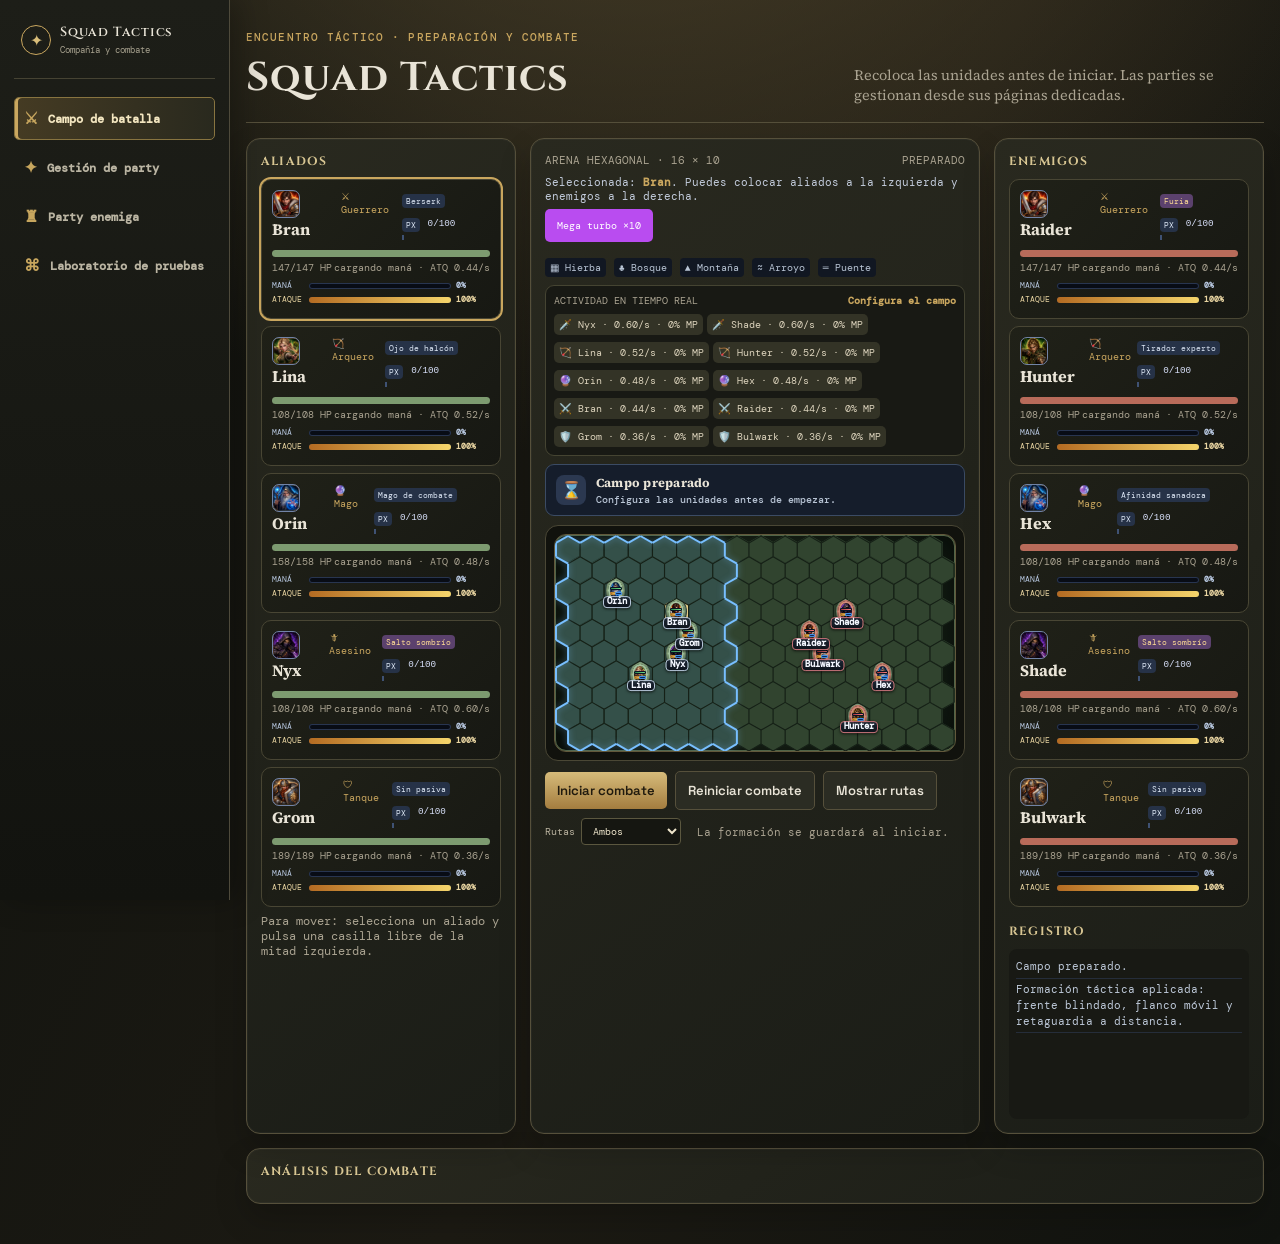
==== commit 2405212c: "Implement party progression and combat updates" ====
--- a/battle.html
+++ b/battle.html
@@ -3,18 +3,18 @@
 <head>
   <meta charset="utf-8"><meta name="viewport" content="width=device-width,initial-scale=1">
   <title></title>
-  <link rel="stylesheet" href="assets/css/styles.css?v=icons-2"><link rel="stylesheet" href="assets/css/navigation.css">
+  <link rel="stylesheet" href="assets/css/styles.css?v=icons-2"><link rel="stylesheet" href="assets/css/battlefield-portraits.css"><link rel="stylesheet" href="assets/css/damage-profile.css"><link rel="stylesheet" href="assets/css/navigation.css">
 </head>
 <body>
   <main></main>
   <script>window.BATTLE_MODE='production'</script>
   <script src="assets/js/content/navigation-text.es.js"></script><script src="assets/js/navigation/sidebar.js"></script>
-  <script src="assets/js/content/ui-text.js"></script><script src="assets/js/content/game-content.es.js"></script>
-  <script src="assets/js/core/data-and-state.js"></script><script src="assets/js/core/rules-and-grid.js"></script>
+  <script src="assets/js/content/ui-text.js"></script><script src="assets/js/content/game-content.es.js"></script><script src="assets/js/content/lab-passive-catalog.js"></script><script src="assets/js/core/xp-progression.js"></script><script src="assets/js/core/damage-profile.js"></script><script src="assets/js/core/weapon-range.js"></script>
+  <script src="assets/js/core/data-and-state.js"></script><script src="assets/js/core/rules-and-grid.js"></script><script src="assets/js/core/weapon-range-apply.js"></script>
   <script src="assets/js/ui/base-interface.js"></script><script src="assets/js/combat/turn-engine.js"></script>
   <script src="assets/js/units/loadout-editor.js"></script><script src="assets/js/units/roster-management.js"></script>
-  <script src="assets/js/combat/abilities-and-effects.js"></script><script src="assets/js/analytics/battle-statistics.js"></script>
+  <script src="assets/js/combat/abilities-and-effects.js"></script><script src="assets/js/combat/damage-profile-runtime.js"></script><script src="assets/js/analytics/battle-statistics.js"></script>
   <script src="assets/js/map/hex-grid-and-placement.js"></script><script src="assets/js/combat/realtime-engine.js"></script>
-  <script src="assets/js/battle/production-presentation.js"></script>
+  <script src="assets/js/battle/production-presentation.js"></script><script src="assets/js/core/xp-ui.js"></script><script src="assets/js/combat/offensive-guard-runtime.js"></script><script src="assets/js/combat/unified-class-passives.js"></script>
 </body>
 </html>
--- a/assets/css/battlefield-portraits.css
+++ b/assets/css/battlefield-portraits.css
@@ -0,0 +1,60 @@
+/* Retratos del tablero: mismos recursos individuales que la gestión de party. */
+.card-portrait,
+.token .portrait {
+  background-image: var(--portrait-image) !important;
+  background-size: cover !important;
+  background-position: center !important;
+}
+
+.p-warrior.gender-male { --portrait-image: url('../../public/portraits/warrior-male.png'); }
+.p-warrior.gender-female { --portrait-image: url('../../public/portraits/warrior-female.png'); }
+.p-archer.gender-male { --portrait-image: url('../../public/portraits/archer-male.png'); }
+.p-archer.gender-female { --portrait-image: url('../../public/portraits/archer-female.png'); }
+.p-mage.gender-male { --portrait-image: url('../../public/portraits/mage-male.png'); }
+.p-mage.gender-female { --portrait-image: url('../../public/portraits/mage-female.png'); }
+.p-assassin.gender-male { --portrait-image: url('../../public/portraits/assassin-male.png'); }
+.p-assassin.gender-female { --portrait-image: url('../../public/portraits/assassin-female.png'); }
+.p-tank.gender-male { --portrait-image: url('../../public/portraits/tank-male.png'); }
+.p-tank.gender-female { --portrait-image: url('../../public/portraits/tank-female.png'); }
+
+/* El retrato queda contenido; el aro se pinta por encima para que no lo corte. */
+.token {
+  overflow: hidden;
+}
+
+.token .portrait {
+  inset: 2px;
+  z-index: 1;
+  border-radius: 50%;
+}
+
+.token::after {
+  content: '';
+  position: absolute;
+  inset: 0;
+  z-index: 10;
+  border: 2px solid currentColor;
+  border-radius: inherit;
+  pointer-events: none;
+}
+
+.token.team-ally::after { color: #a6c4a0; }
+.token.team-enemy::after { color: #d28a78; }
+
+.pathfinder-scope {
+  display: inline-flex;
+  align-items: center;
+  gap: 6px;
+  margin: 0 8px 0 0;
+  color: #b9b29f;
+  font: .62rem 'DM Mono', monospace;
+}
+
+.pathfinder-scope select {
+  border: 1px solid #5b573f;
+  border-radius: 4px;
+  background: #151611;
+  color: #eee5cb;
+  padding: 5px 23px 5px 7px;
+  font: inherit;
+}
--- a/assets/css/damage-profile.css
+++ b/assets/css/damage-profile.css
@@ -0,0 +1,2 @@
+.damage-profile{display:flex;align-items:center;justify-content:space-between;gap:12px;margin:8px 0 16px;padding:9px 10px;border:1px solid #454432;background:#151611}.damage-profile>div{display:flex;flex-direction:column;gap:3px}.damage-profile b,.damage-profile span{color:#d8c284;font:.61rem 'DM Mono',monospace;text-transform:uppercase}.damage-profile small{color:#c8c0aa;font:.68rem 'DM Mono',monospace}.damage-profile label{display:flex;align-items:center;gap:8px}.damage-profile select{min-width:135px;padding:8px 30px 8px 9px;border:1px solid #5b573f;border-radius:4px;background:#141711;color:#eee5cb}.damage-profile.elemental-weapon{--element:#557bb2;--element-soft:#18243a;border-color:var(--element);background:linear-gradient(120deg,var(--element-soft),#161a18);box-shadow:inset 3px 0 var(--element)}.damage-profile.elemental-weapon:has(option[value="fire"]:checked){--element:#e36a52;--element-soft:#3c1915}.damage-profile.elemental-weapon:has(option[value="lightning"]:checked){--element:#63a9ff;--element-soft:#152b48}.damage-profile.elemental-weapon:has(option[value="wind"]:checked){--element:#68bd7a;--element-soft:#17331f}.damage-profile.elemental-weapon:has(option[value="ice"]:checked){--element:#8cd9e8;--element-soft:#17333b}.damage-profile.elemental-weapon:has(option[value="light"]:checked){--element:#f3f1df;--element-soft:#37372b}@media(max-width:650px){.damage-profile{align-items:stretch;flex-direction:column}.damage-profile label{justify-content:space-between}}
+.abilities .ability:has(.passive-element-control){display:grid;grid-column:1/-1;grid-template-columns:minmax(0,1fr);gap:0}.ability:has(.passive-element-control)>span{display:block;max-width:52ch}.passive-element-control{display:grid;grid-template-columns:1fr minmax(145px,210px);align-items:center;gap:12px;width:100%;margin-top:10px;padding:9px 0 0;border:0;border-top:1px solid color-mix(in srgb,var(--element) 42%,#454432);border-radius:0;background:transparent;box-shadow:none}.passive-element-control>span{color:var(--element)!important;font:.56rem 'DM Mono',monospace!important;letter-spacing:.08em;text-transform:uppercase}.passive-element-control select{min-width:0;padding:7px 28px 7px 9px}.element-modal{position:fixed;inset:0;z-index:1000;display:grid;place-items:center;padding:20px;background:#080a0852;backdrop-filter:blur(1px);animation:elementVeilIn .18s ease-out both}.element-modal-card{width:min(400px,100%);padding:17px;border:1px solid #75653f;border-radius:7px;background:linear-gradient(145deg,#29291f,#1b1c16);box-shadow:0 14px 38px #0008;animation:elementCardIn .22s cubic-bezier(.2,.7,.25,1) both}.element-modal-card h3{margin:5px 0 6px;color:#f0dfad;font-family:Cinzel,serif}.element-modal-card p{margin:0 0 14px;color:#bdb5a1;font:.68rem/1.45 'DM Mono',monospace}.element-modal-options{display:grid;grid-template-columns:repeat(5,1fr);gap:6px}.element-modal-options button{padding:9px 4px;border:1px solid currentColor;background:#151611e8;font:.62rem 'DM Mono',monospace;transition:background .14s,transform .14s}.element-modal-options button:hover{transform:translateY(-1px);background:#24251d}.element-modal-options .current{box-shadow:inset 0 0 0 1px currentColor}.element-fire{color:#e36a52!important}.element-lightning{color:#63a9ff!important}.element-wind{color:#68bd7a!important}.element-ice{color:#8cd9e8!important}.element-light{color:#f3f1df!important}@keyframes elementVeilIn{from{opacity:0}to{opacity:1}}@keyframes elementCardIn{from{opacity:0;transform:translateY(8px) scale(.985)}to{opacity:1;transform:translateY(0) scale(1)}}@media(max-width:520px){.element-modal-options{grid-template-columns:repeat(2,1fr)}.passive-element-control{grid-template-columns:1fr}}
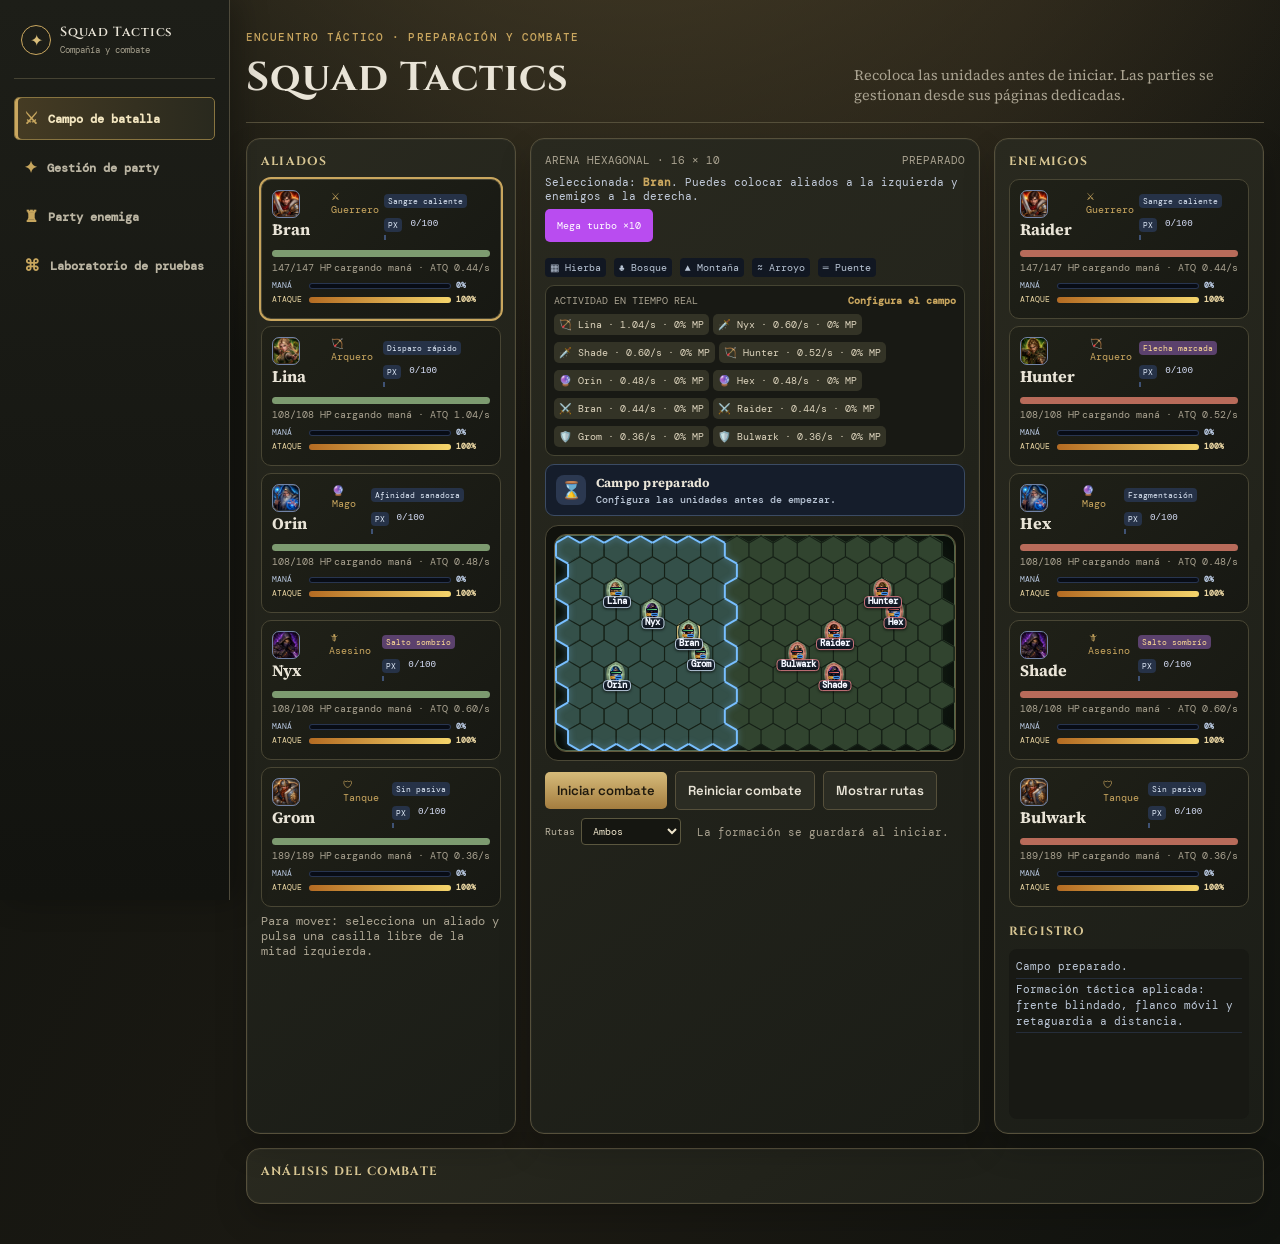
==== commit 9f7ed18c: "Ajusta layout de party y pasiva Disparo rápido" ====
--- a/battle.html
+++ b/battle.html
@@ -13,7 +13,7 @@
   <script src="assets/js/core/data-and-state.js"></script><script src="assets/js/core/rules-and-grid.js"></script><script src="assets/js/core/weapon-range-apply.js"></script>
   <script src="assets/js/ui/base-interface.js"></script><script src="assets/js/combat/turn-engine.js"></script>
   <script src="assets/js/units/loadout-editor.js"></script><script src="assets/js/units/roster-management.js"></script>
-  <script src="assets/js/combat/abilities-and-effects.js"></script><script src="assets/js/combat/damage-profile-runtime.js"></script><script src="assets/js/analytics/battle-statistics.js"></script>
+  <script src="assets/js/combat/abilities-and-effects.js"></script><script src="assets/js/combat/damage-profile-runtime.js?v=rapid-shot-2"></script><script src="assets/js/analytics/battle-statistics.js"></script>
   <script src="assets/js/map/hex-grid-and-placement.js"></script><script src="assets/js/combat/realtime-engine.js"></script>
   <script src="assets/js/battle/production-presentation.js"></script><script src="assets/js/core/xp-ui.js"></script><script src="assets/js/combat/offensive-guard-runtime.js"></script><script src="assets/js/combat/unified-class-passives.js"></script>
 </body>
